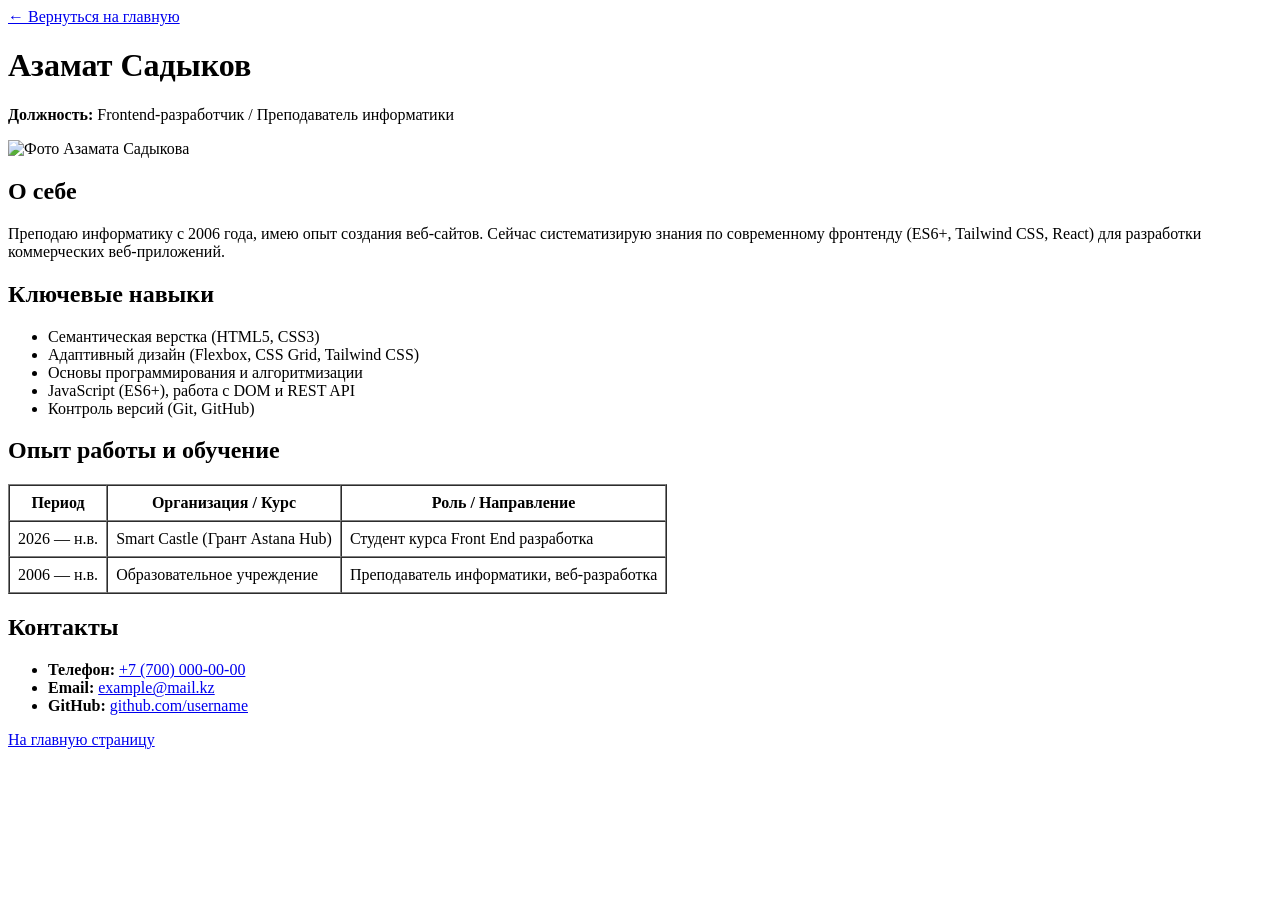
==== resume-1.html @ a4bded46 "Добавил страницы резюме" ====
<!DOCTYPE html>
<html lang="ru">
<head>
    <meta charset="UTF-8">
    <meta name="viewport" content="width=device-width, initial-scale=1.0">
    <title>Резюме — Азамат Садыков</title>
</head>
<body>

    <header>
        <nav>
            <a href="index.html">&larr; Вернуться на главную</a>
        </nav>
        <h1>Азамат Садыков</h1>
        <p><strong>Должность:</strong> Frontend-разработчик / Преподаватель информатики</p>
    </header>

    <main>
        <!-- Блок "О себе" -->
        <section>
            <div>
                <img src="https://placehold.co/250x250?text=Мое+фото" alt="Фото Азамата Садыкова" width="250" height="250">
            </div>
            <div>
                <h2>О себе</h2>
                <p>Преподаю информатику с 2006 года, имею опыт создания веб-сайтов. Сейчас систематизирую знания по современному фронтенду (ES6+, Tailwind CSS, React) для разработки коммерческих веб-приложений.</p>
            </div>
        </section>

        <!-- Блок "Навыки" (список) -->
        <section>
            <h2>Ключевые навыки</h2>
            <ul>
                <li>Семантическая верстка (HTML5, CSS3)</li>
                <li>Адаптивный дизайн (Flexbox, CSS Grid, Tailwind CSS)</li>
                <li>Основы программирования и алгоритмизации</li>
                <li>JavaScript (ES6+), работа с DOM и REST API</li>
                <li>Контроль версий (Git, GitHub)</li>
            </ul>
        </section>

        <!-- Блок "Опыт и образование" (таблица) -->
        <section>
            <h2>Опыт работы и обучение</h2>
            <table border="1" cellpadding="8" cellspacing="0">
                <thead>
                    <tr>
                        <th>Период</th>
                        <th>Организация / Курс</th>
                        <th>Роль / Направление</th>
                    </tr>
                </thead>
                <tbody>
                    <tr>
                        <td>2026 — н.в.</td>
                        <td>Smart Castle (Грант Astana Hub)</td>
                        <td>Студент курса Front End разработка</td>
                    </tr>
                    <tr>
                        <td>2006 — н.в.</td>
                        <td>Образовательное учреждение</td>
                        <td>Преподаватель информатики, веб-разработка</td>
                    </tr>
                </tbody>
            </table>
        </section>

        <!-- Блок "Контакты" -->
        <section>
            <h2>Контакты</h2>
            <ul>
                <li><strong>Телефон:</strong> <a href="tel:+77000000000">+7 (700) 000-00-00</a></li>
                <li><strong>Email:</strong> <a href="mailto:example@mail.kz">example@mail.kz</a></li>
                <li><strong>GitHub:</strong> <a href="https://github.com" target="_blank">github.com/username</a></li>
            </ul>
        </section>
    </main>

    <footer>
        <p><a href="index.html">На главную страницу</a></p>
    </footer>

</body>
</html>
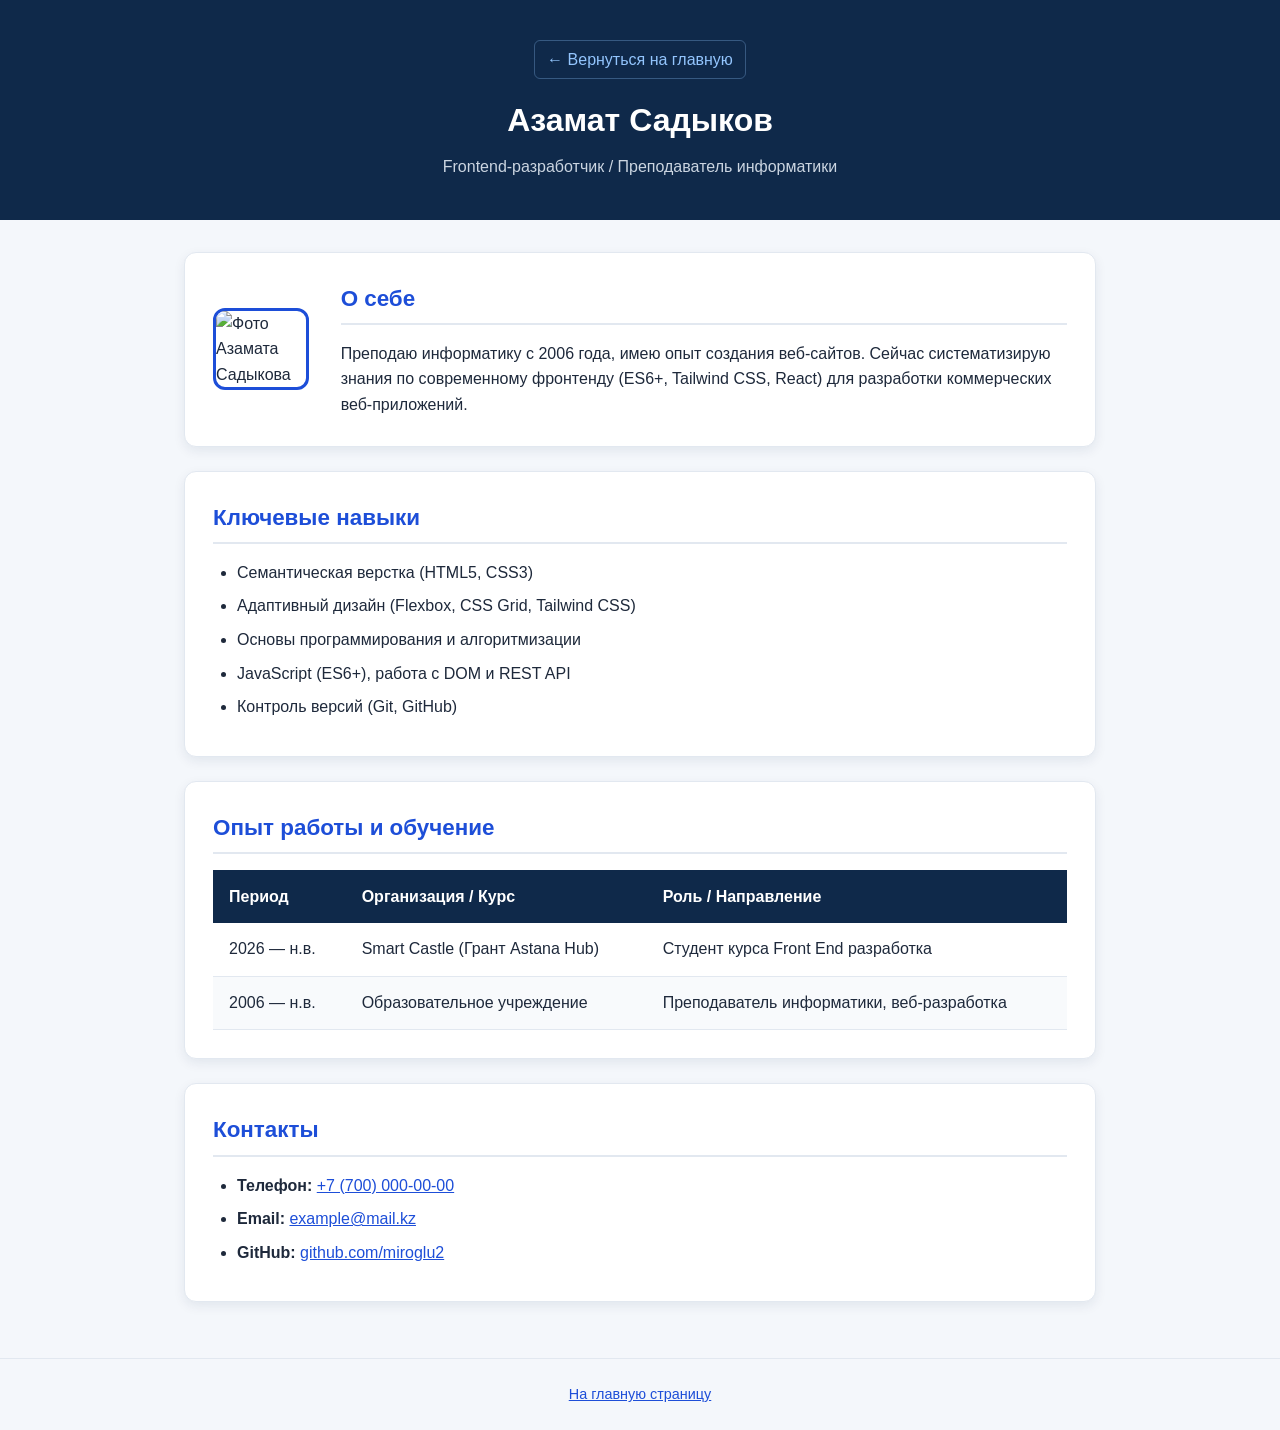
==== commit be9a49be: "Добавил деловой CSS дизайн и адаптивность" ====
--- a/resume-1.html
+++ b/resume-1.html
@@ -4,6 +4,7 @@
     <meta charset="UTF-8">
     <meta name="viewport" content="width=device-width, initial-scale=1.0">
     <title>Резюме — Азамат Садыков</title>
+    <link rel="stylesheet" href="style.css">
 </head>
 <body>
 
@@ -12,14 +13,13 @@
             <a href="index.html">&larr; Вернуться на главную</a>
         </nav>
         <h1>Азамат Садыков</h1>
-        <p><strong>Должность:</strong> Frontend-разработчик / Преподаватель информатики</p>
+        <p>Frontend-разработчик / Преподаватель информатики</p>
     </header>
 
     <main>
-        <!-- Блок "О себе" -->
-        <section>
+        <section class="resume-section profile-box">
             <div>
-                <img src="https://placehold.co/250x250?text=Мое+фото" alt="Фото Азамата Садыкова" width="250" height="250">
+                <img src="https://placehold.co/250x250/0f294a/ffffff?text=Мое+фото" alt="Фото Азамата Садыкова">
             </div>
             <div>
                 <h2>О себе</h2>
@@ -27,8 +27,7 @@
             </div>
         </section>
 
-        <!-- Блок "Навыки" (список) -->
-        <section>
+        <section class="resume-section">
             <h2>Ключевые навыки</h2>
             <ul>
                 <li>Семантическая верстка (HTML5, CSS3)</li>
@@ -39,10 +38,9 @@
             </ul>
         </section>
 
-        <!-- Блок "Опыт и образование" (таблица) -->
-        <section>
+        <section class="resume-section">
             <h2>Опыт работы и обучение</h2>
-            <table border="1" cellpadding="8" cellspacing="0">
+            <table>
                 <thead>
                     <tr>
                         <th>Период</th>
@@ -65,13 +63,12 @@
             </table>
         </section>
 
-        <!-- Блок "Контакты" -->
-        <section>
+        <section class="resume-section">
             <h2>Контакты</h2>
             <ul>
                 <li><strong>Телефон:</strong> <a href="tel:+77000000000">+7 (700) 000-00-00</a></li>
                 <li><strong>Email:</strong> <a href="mailto:example@mail.kz">example@mail.kz</a></li>
-                <li><strong>GitHub:</strong> <a href="https://github.com" target="_blank">github.com/username</a></li>
+                <li><strong>GitHub:</strong> <a href="https://github.com/miroglu2" target="_blank">github.com/miroglu2</a></li>
             </ul>
         </section>
     </main>
--- a/style.css
+++ b/style.css
@@ -0,0 +1,243 @@
+/* 1. CSS-переменные: строгая бело-синяя деловая палитра */
+:root {
+    --bg-page: #f4f7fb;
+    --bg-card: #ffffff;
+    --bg-header: #0f294a;
+    --text-main: #1e293b;
+    --text-muted: #64748b;
+    --text-on-dark: #ffffff;
+    --primary: #1d4ed8;
+    --primary-hover: #1e40af;
+    --border-color: #e2e8f0;
+    --table-stripe: #f8fafc;
+    --shadow: 0 4px 12px rgba(15, 41, 74, 0.08);
+}
+
+/* Автоматическая темная тема (Неделя 8 силлабуса) */
+@media (prefers-color-scheme: dark) {
+    :root {
+        --bg-page: #0b1120;
+        --bg-card: #1e293b;
+        --bg-header: #091526;
+        --text-main: #f1f5f9;
+        --text-muted: #94a3b8;
+        --primary: #60a5fa;
+        --primary-hover: #93c5fd;
+        --border-color: #334155;
+        --table-stripe: #162032;
+        --shadow: 0 4px 12px rgba(0, 0, 0, 0.35);
+    }
+}
+
+/* 2. Сброс отступов и базовые настройки */
+* {
+    box-sizing: border-box;
+    margin: 0;
+    padding: 0;
+}
+
+body {
+    font-family: 'Segoe UI', Roboto, Helvetica, Arial, sans-serif;
+    background-color: var(--bg-page);
+    color: var(--text-main);
+    line-height: 1.6;
+    display: flex;
+    flex-direction: column;
+    min-height: 100vh;
+}
+
+/* 3. Шапка сайта */
+header {
+    background-color: var(--bg-header);
+    color: var(--text-on-dark);
+    padding: 2.5rem 1.5rem;
+    text-align: center;
+}
+
+header h1 {
+    font-size: 2rem;
+    margin-bottom: 0.5rem;
+    font-weight: 700;
+}
+
+header p {
+    color: #cbd5e1;
+    max-width: 650px;
+    margin: 0 auto;
+}
+
+nav {
+    margin-bottom: 1rem;
+}
+
+nav a {
+    color: #93c5fd;
+    text-decoration: none;
+    font-weight: 500;
+    display: inline-block;
+    padding: 0.35rem 0.75rem;
+    border: 1px solid rgba(147, 197, 253, 0.3);
+    border-radius: 6px;
+    transition: background-color 0.2s, color 0.2s;
+}
+
+nav a:hover {
+    background-color: rgba(255, 255, 255, 0.1);
+    color: #ffffff;
+}
+
+/* 4. Основной контейнер */
+main {
+    width: 100%;
+    max-width: 960px;
+    margin: 2rem auto;
+    padding: 0 1.5rem;
+    flex: 1;
+}
+
+h2 {
+    color: var(--primary);
+    font-size: 1.4rem;
+    margin-bottom: 1rem;
+    padding-bottom: 0.4rem;
+    border-bottom: 2px solid var(--border-color);
+}
+
+/* 5. Сетка карточек на главной странице (CSS Grid) */
+.cards-grid {
+    display: grid;
+    grid-template-columns: repeat(auto-fit, minmax(300px, 1fr));
+    gap: 1.5rem;
+    margin-top: 1.5rem;
+}
+
+.candidate-card {
+    background-color: var(--bg-card);
+    border: 1px solid var(--border-color);
+    border-radius: 12px;
+    padding: 1.75rem;
+    text-align: center;
+    box-shadow: var(--shadow);
+    transition: transform 0.2s ease, box-shadow 0.2s ease;
+}
+
+.candidate-card:hover {
+    transform: translateY(-4px);
+    box-shadow: 0 10px 20px rgba(15, 41, 74, 0.14);
+}
+
+.candidate-card img {
+    width: 150px;
+    height: 150px;
+    object-fit: cover;
+    border-radius: 50%;
+    border: 3px solid var(--primary);
+    margin-bottom: 1rem;
+}
+
+.candidate-card h3 {
+    margin-bottom: 0.5rem;
+    font-size: 1.25rem;
+}
+
+.candidate-card h3 a {
+    color: var(--primary);
+    text-decoration: none;
+}
+
+.candidate-card h3 a:hover {
+    text-decoration: underline;
+}
+
+.candidate-card p {
+    color: var(--text-muted);
+    font-size: 0.95rem;
+}
+
+/* 6. Блоки на страницах резюме */
+.resume-section {
+    background-color: var(--bg-card);
+    border: 1px solid var(--border-color);
+    border-radius: 12px;
+    padding: 1.75rem;
+    margin-bottom: 1.5rem;
+    box-shadow: var(--shadow);
+}
+
+/* Профиль (Flexbox) */
+.profile-box {
+    display: flex;
+    align-items: center;
+    gap: 2rem;
+}
+
+.profile-box img {
+    width: 180px;
+    height: 180px;
+    object-fit: cover;
+    border-radius: 12px;
+    border: 3px solid var(--primary);
+    flex-shrink: 0;
+}
+
+/* Списки */
+ul, ol {
+    padding-left: 1.5rem;
+}
+
+li {
+    margin-bottom: 0.5rem;
+}
+
+a {
+    color: var(--primary);
+}
+
+a:hover {
+    color: var(--primary-hover);
+}
+
+/* 7. Современная деловая таблица */
+table {
+    width: 100%;
+    border-collapse: collapse;
+    margin-top: 0.5rem;
+}
+
+thead th {
+    background-color: var(--bg-header);
+    color: var(--text-on-dark);
+    text-align: left;
+    padding: 0.85rem 1rem;
+    font-weight: 600;
+}
+
+tbody td {
+    padding: 0.85rem 1rem;
+    border-bottom: 1px solid var(--border-color);
+}
+
+tbody tr:nth-child(even) {
+    background-color: var(--table-stripe);
+}
+
+/* 8. Подвал */
+footer {
+    text-align: center;
+    padding: 1.5rem;
+    color: var(--text-muted);
+    border-top: 1px solid var(--border-color);
+    font-size: 0.9rem;
+}
+
+/* 9. Адаптивность под смартфоны */
+@media (max-width: 640px) {
+    .profile-box {
+        flex-direction: column;
+        text-align: center;
+    }
+
+    header h1 {
+        font-size: 1.6rem;
+    }
+}
